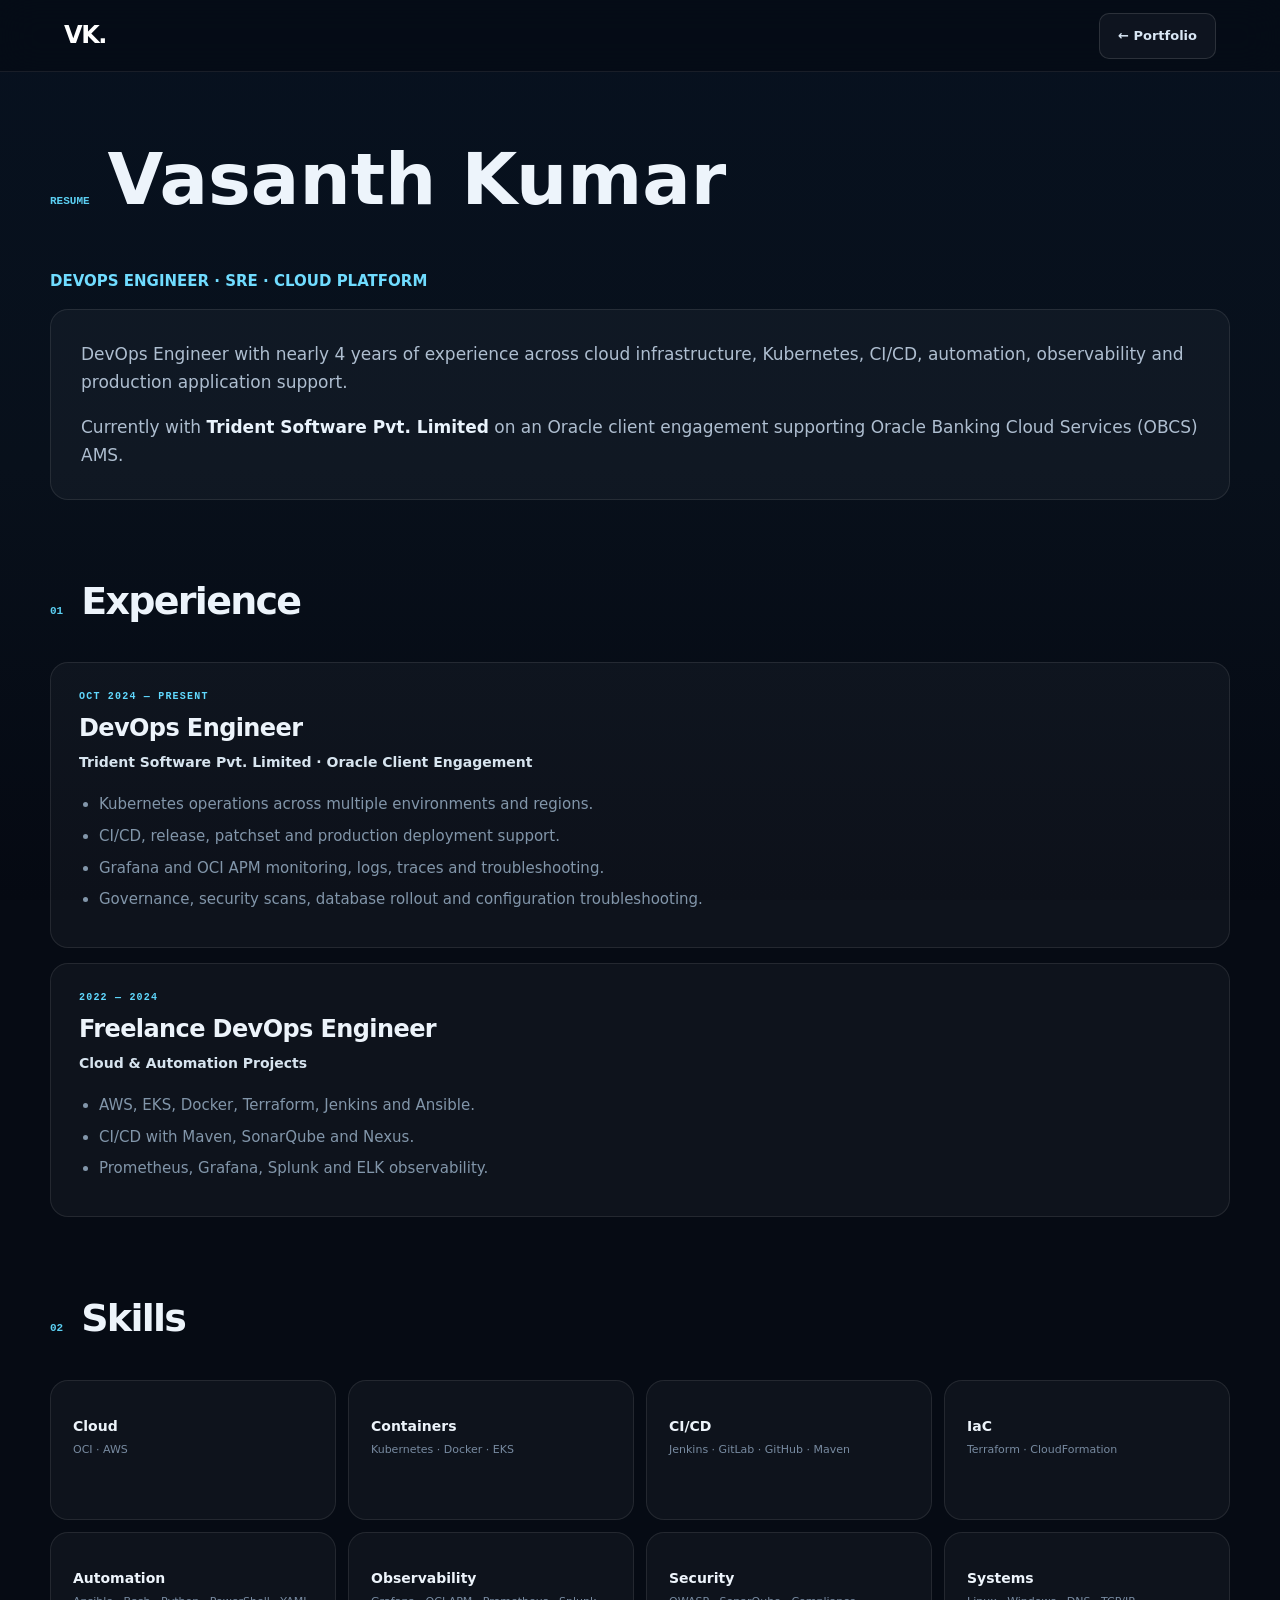
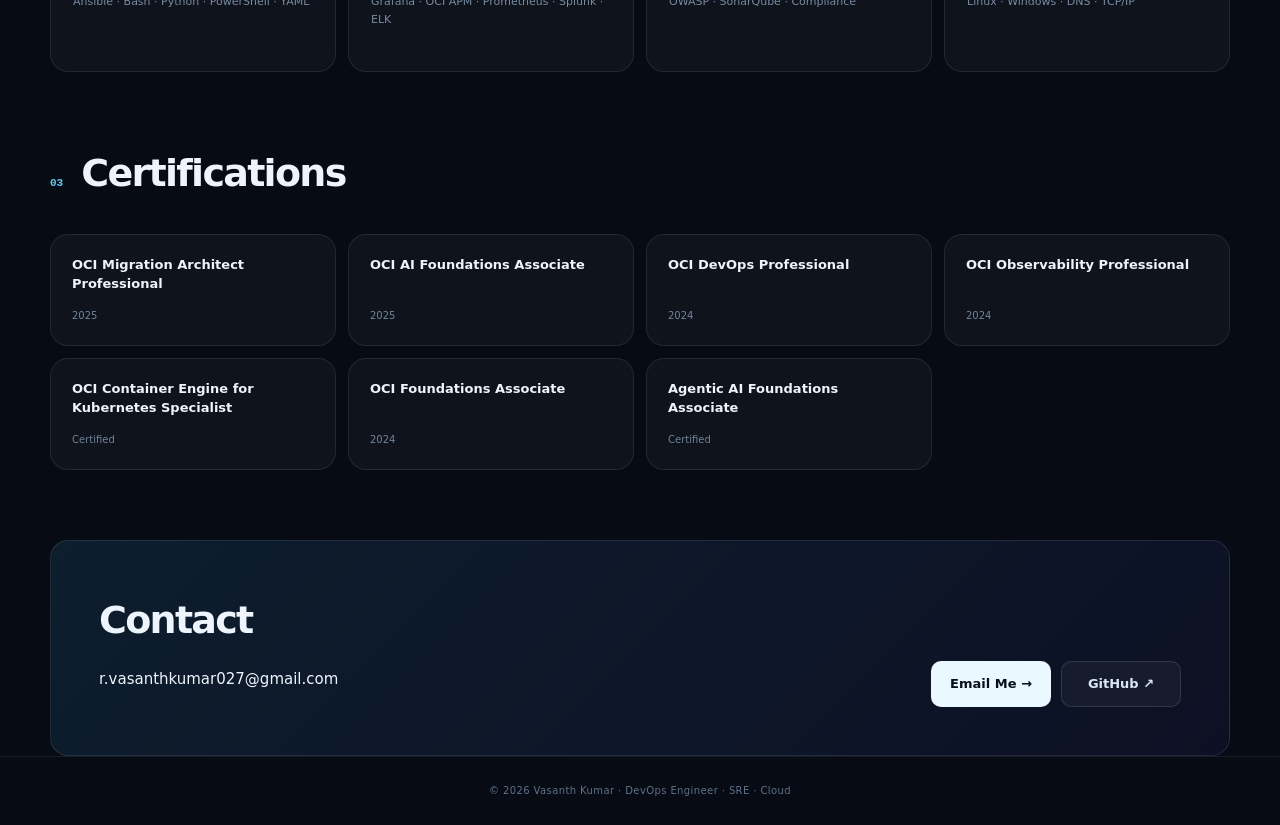
==== resume.html @ 203b85cf "Add browser-friendly resume page" ====
<!doctype html><html lang="en"><head><meta charset="utf-8"><meta name="viewport" content="width=device-width,initial-scale=1"><title>Vasanth Kumar | Resume</title><link rel="stylesheet" href="styles.css"></head><body><header class="site-header"><a class="brand" href="index.html">VK<span>.</span></a><a class="btn secondary" href="index.html">← Portfolio</a></header><main class="section" style="padding-top:120px"><div class="section-head"><span>RESUME</span><h1 style="font-size:clamp(40px,7vw,72px);margin:0">Vasanth Kumar</h1></div><p style="color:#70dcff;font-weight:700">DEVOPS ENGINEER · SRE · CLOUD PLATFORM</p><div class="lead-card"><p>DevOps Engineer with nearly 4 years of experience across cloud infrastructure, Kubernetes, CI/CD, automation, observability and production application support.</p><p>Currently with <strong>Trident Software Pvt. Limited</strong> on an Oracle client engagement supporting Oracle Banking Cloud Services (OBCS) AMS.</p></div><div class="section-head" style="margin-top:70px"><span>01</span><h2>Experience</h2></div><div class="timeline"><article><div class="date">OCT 2024 — PRESENT</div><h3>DevOps Engineer</h3><h4>Trident Software Pvt. Limited · Oracle Client Engagement</h4><ul><li>Kubernetes operations across multiple environments and regions.</li><li>CI/CD, release, patchset and production deployment support.</li><li>Grafana and OCI APM monitoring, logs, traces and troubleshooting.</li><li>Governance, security scans, database rollout and configuration troubleshooting.</li></ul></article><article><div class="date">2022 — 2024</div><h3>Freelance DevOps Engineer</h3><h4>Cloud & Automation Projects</h4><ul><li>AWS, EKS, Docker, Terraform, Jenkins and Ansible.</li><li>CI/CD with Maven, SonarQube and Nexus.</li><li>Prometheus, Grafana, Splunk and ELK observability.</li></ul></article></div><div class="section-head" style="margin-top:70px"><span>02</span><h2>Skills</h2></div><div class="skill-grid"><div><h3>Cloud</h3><p>OCI · AWS</p></div><div><h3>Containers</h3><p>Kubernetes · Docker · EKS</p></div><div><h3>CI/CD</h3><p>Jenkins · GitLab · GitHub · Maven</p></div><div><h3>IaC</h3><p>Terraform · CloudFormation</p></div><div><h3>Automation</h3><p>Ansible · Bash · Python · PowerShell · YAML</p></div><div><h3>Observability</h3><p>Grafana · OCI APM · Prometheus · Splunk · ELK</p></div><div><h3>Security</h3><p>OWASP · SonarQube · Compliance</p></div><div><h3>Systems</h3><p>Linux · Windows · DNS · TCP/IP</p></div></div><div class="section-head" style="margin-top:70px"><span>03</span><h2>Certifications</h2></div><div class="cert-grid"><div><b>OCI Migration Architect Professional</b><span>2025</span></div><div><b>OCI AI Foundations Associate</b><span>2025</span></div><div><b>OCI DevOps Professional</b><span>2024</span></div><div><b>OCI Observability Professional</b><span>2024</span></div><div><b>OCI Container Engine for Kubernetes Specialist</b><span>Certified</span></div><div><b>OCI Foundations Associate</b><span>2024</span></div><div><b>Agentic AI Foundations Associate</b><span>Certified</span></div></div><div class="contact-card" style="margin-top:70px"><div><h2>Contact</h2><p>r.vasanthkumar027@gmail.com</p></div><div class="contact-actions"><a class="btn primary" href="mailto:r.vasanthkumar027@gmail.com?subject=DevOps%20Opportunity%20-%20Vasanth%20Kumar">Email Me →</a><a class="btn secondary" href="https://github.com/Vasanth027" target="_blank">GitHub ↗</a></div></div></main><footer>© 2026 Vasanth Kumar · DevOps Engineer · SRE · Cloud</footer></body></html>
---- styles.css ----
*{box-sizing:border-box}html{scroll-behavior:smooth}body{margin:0;min-width:320px;background:#060b14;color:#edf4fb;font:15px/1.65 Inter,ui-sans-serif,system-ui,-apple-system,BlinkMacSystemFont,"Segoe UI",sans-serif;overflow-x:hidden}body:before{content:"";position:fixed;inset:0;z-index:-3;background:linear-gradient(180deg,#07111f 0%,#08101b 52%,#050912 100%)}.bg-orb{position:fixed;z-index:-2;width:42vw;height:42vw;border-radius:50%;filter:blur(80px);opacity:.18;pointer-events:none}.orb-one{top:-18vw;left:-12vw;background:#1686c9}.orb-two{right:-18vw;top:35%;background:#4d55d8}.site-header{position:fixed;top:0;left:0;right:0;z-index:50;height:72px;display:flex;align-items:center;justify-content:space-between;padding:0 clamp(20px,5vw,72px);background:rgba(6,11,20,.76);border-bottom:1px solid rgba(255,255,255,.08);backdrop-filter:blur(18px);-webkit-backdrop-filter:blur(18px)}.brand{color:#fff;text-decoration:none;font-size:24px;font-weight:900;letter-spacing:-.06em}.brand i{font-style:normal;color:#63dcff}.menu-btn{display:none;border:0;background:transparent;color:#fff;font-size:26px;cursor:pointer}nav{display:flex;align-items:center;gap:clamp(16px,2.4vw,32px)}nav a{color:#9aabc0;text-decoration:none;font-size:12px;font-weight:700;letter-spacing:.04em;transition:.2s}nav a:hover,nav a.active{color:#fff}.hero,.section{width:min(1180px,calc(100% - 40px));margin:auto}.hero{min-height:100svh;padding:150px 0 70px;display:grid;grid-template-columns:1.15fr .85fr;align-items:center;gap:60px;position:relative}.eyebrow{font-size:11px;font-weight:800;letter-spacing:.16em;color:#70dcff}.pulse{display:inline-block;width:7px;height:7px;border-radius:50%;background:#56e0a0;box-shadow:0 0 0 5px rgba(86,224,160,.12);margin-right:9px;vertical-align:1px}.hero h1{font-size:clamp(52px,7vw,94px);line-height:.95;letter-spacing:-.065em;margin:20px 0 26px}.hero h1 span,.contact h2 span{background:linear-gradient(90deg,#68e2ff,#8796ff);-webkit-background-clip:text;background-clip:text;color:transparent}.hero-copy>p{max-width:650px;color:#9caec2;font-size:18px;margin:0}.actions{display:flex;gap:12px;margin-top:30px;flex-wrap:wrap}.btn{display:inline-flex;align-items:center;justify-content:center;gap:14px;min-height:46px;padding:0 18px;border-radius:10px;text-decoration:none;font-size:13px;font-weight:800;transition:transform .2s,background .2s,border-color .2s}.btn:hover{transform:translateY(-2px)}.btn b{font-size:16px}.primary{background:#eaf8ff;color:#06101b}.primary:hover{background:#fff}.secondary{background:rgba(255,255,255,.04);border:1px solid rgba(255,255,255,.12);color:#d9e7f5}.secondary:hover{border-color:rgba(255,255,255,.28);background:rgba(255,255,255,.07)}.hero-panel{align-self:center}.status{font-size:10px;letter-spacing:.12em;color:#7e91a7;font-weight:800;margin:0 0 12px}.status span{display:inline-block;width:6px;height:6px;background:#5de0a0;border-radius:50%;margin-right:7px}.terminal{border:1px solid rgba(255,255,255,.1);border-radius:18px;background:rgba(12,21,34,.82);box-shadow:0 30px 100px rgba(0,0,0,.35);overflow:hidden}.terminal-top{height:42px;display:flex;align-items:center;gap:6px;padding:0 15px;border-bottom:1px solid rgba(255,255,255,.08);background:rgba(255,255,255,.025)}.terminal-top>span{width:8px;height:8px;border-radius:50%;background:#536274}.terminal-top label{margin-left:auto;color:#687b91;font:10px ui-monospace,monospace}.terminal-body{padding:24px;color:#9cafc3;font:12px/2 ui-monospace,SFMono-Regular,Menlo,monospace}.terminal-body p{margin:0}.terminal-body em{color:#65dcff;font-style:normal}.terminal-body .ok{color:#61dda4;padding-left:18px}.cursor{display:inline-block;width:7px;height:14px;background:#68ddff;vertical-align:-2px;animation:blink 1s infinite}.stats{grid-column:1/-1;display:grid;grid-template-columns:repeat(4,1fr);border-top:1px solid rgba(255,255,255,.1);border-bottom:1px solid rgba(255,255,255,.07);padding:22px 0}.stats div{display:flex;align-items:center;gap:14px;padding:0 24px;border-right:1px solid rgba(255,255,255,.08)}.stats div:first-child{padding-left:0}.stats div:last-child{border:0}.stats strong{font-size:22px;letter-spacing:-.04em}.stats span{color:#708299;font-size:10px;line-height:1.35;text-transform:uppercase;letter-spacing:.08em}.section{padding:105px 0 0}.section-head{display:flex;align-items:baseline;gap:18px;margin-bottom:30px}.section-head>span{color:#5bcff2;font:700 11px ui-monospace,monospace}.section h2{font-size:38px;letter-spacing:-.045em;margin:0}.about-grid{display:grid;grid-template-columns:1.35fr .65fr;gap:16px}.lead-card,.facts,.timeline article,.skill-grid>div,.cert-grid>div,.project-card,.contact-card{border:1px solid rgba(255,255,255,.09);background:rgba(255,255,255,.035);border-radius:18px}.lead-card{padding:30px;color:#aebed0;font-size:17px}.lead-card p{margin:0 0 17px}.lead-card p:last-child{margin:0}.lead-card strong{color:#eaf4fd}.facts{display:grid;grid-template-columns:1fr 1fr;padding:8px}.facts div{padding:20px;border-bottom:1px solid rgba(255,255,255,.07)}.facts div:nth-child(odd){border-right:1px solid rgba(255,255,255,.07)}.facts div:nth-last-child(-n+2){border-bottom:0}.facts small{display:block;color:#62758b;font-size:9px;letter-spacing:.14em;font-weight:800;margin-bottom:7px}.facts b{font-size:12px;color:#dce7f1}.timeline{display:grid;gap:15px}.timeline article{padding:28px}.date,.project-tag{font:800 10px ui-monospace,monospace;color:#60d9ff;letter-spacing:.12em}.timeline h3{font-size:24px;margin:7px 0 0;letter-spacing:-.025em}.timeline h4{font-size:14px;margin:2px 0;color:#d7e4ef}.timeline h4 span{color:#71849a;font-weight:500}.muted,.timeline li{color:#8296aa}.timeline ul{margin:18px 0 0;padding-left:20px}.timeline li{margin:7px 0}.skill-grid{display:grid;grid-template-columns:repeat(4,1fr);gap:12px}.skill-grid>div{padding:22px;min-height:140px;transition:.25s}.skill-grid>div:hover,.cert-grid>div:hover{transform:translateY(-3px);border-color:rgba(102,218,255,.28);background:rgba(255,255,255,.055)}.skill-grid span{color:#68dfff;font-size:19px}.skill-grid h3{font-size:14px;margin:12px 0 3px}.skill-grid p{font-size:11px;color:#788ba1;margin:0}.cert-grid{display:grid;grid-template-columns:repeat(4,1fr);gap:12px}.cert-grid>div{padding:21px;min-height:112px;display:flex;flex-direction:column;justify-content:space-between;transition:.25s}.cert-grid b{font-size:13px;line-height:1.4}.cert-grid span{color:#70849a;font-size:10px}.project-card{padding:34px;background:linear-gradient(135deg,rgba(18,54,75,.72),rgba(25,28,66,.65));position:relative;overflow:hidden}.project-card:after{content:"RG";position:absolute;right:35px;top:24px;font-size:110px;font-weight:900;letter-spacing:-.12em;color:rgba(255,255,255,.035)}.project-card h3{font-size:32px;margin:10px 0}.project-card p{max-width:760px;color:#a5b7c9}.project-stack{display:flex;flex-wrap:wrap;gap:7px;margin:20px 0}.project-stack span{padding:6px 10px;border:1px solid rgba(255,255,255,.1);border-radius:100px;color:#9eb1c4;font-size:10px}.project-card>a{color:#65ddff;text-decoration:none;font-size:12px;font-weight:800;position:relative;z-index:2}.contact{padding-bottom:90px}.contact-card{padding:48px;display:flex;justify-content:space-between;align-items:end;gap:30px;background:linear-gradient(135deg,rgba(15,34,50,.85),rgba(15,18,39,.85))}.contact h2{font-size:clamp(38px,5vw,64px);line-height:1;margin:13px 0}.contact p{color:#899caf;margin:0}.contact-actions{display:flex;gap:10px;flex-wrap:wrap}.contact-actions .btn{min-width:120px}footer{border-top:1px solid rgba(255,255,255,.08);padding:26px 20px;text-align:center;color:#5f7288;font-size:10px;letter-spacing:.04em}footer span{color:#334355;margin:0 6px}.reveal{opacity:1;transform:none}.js .reveal{opacity:0;transform:translateY(18px);transition:opacity .7s ease,transform .7s ease}.js .reveal.show{opacity:1;transform:none}@keyframes blink{50%{opacity:0}}@media(max-width:900px){.hero{grid-template-columns:1fr;gap:45px;padding-top:125px}.hero-panel{max-width:680px;width:100%}.stats{grid-template-columns:repeat(2,1fr);gap:18px}.stats div{border-right:0;padding:8px 15px}.stats div:first-child{padding-left:0}.skill-grid,.cert-grid{grid-template-columns:repeat(2,1fr)}.about-grid{grid-template-columns:1fr}.contact-card{align-items:flex-start;flex-direction:column}}@media(max-width:680px){.site-header{height:64px;padding:0 18px}.menu-btn{display:block}nav{position:absolute;top:64px;left:12px;right:12px;display:none;flex-direction:column;align-items:stretch;gap:0;padding:8px;border:1px solid rgba(255,255,255,.1);border-radius:14px;background:rgba(7,13,23,.97);box-shadow:0 20px 50px rgba(0,0,0,.4)}nav.open{display:flex}nav a{padding:13px 14px;border-radius:9px}nav a:hover{background:rgba(255,255,255,.05)}.hero,.section{width:min(100% - 28px,1180px)}.hero{padding-top:108px;min-height:auto}.hero h1{font-size:clamp(45px,14vw,66px)}.hero-copy>p{font-size:15px}.terminal-body{padding:18px;font-size:10px}.stats{margin-top:5px;grid-template-columns:1fr 1fr}.stats div{padding:7px 10px}.stats strong{font-size:18px}.stats span{font-size:8px}.section{padding-top:75px}.section h2{font-size:30px}.lead-card{padding:23px;font-size:15px}.facts{grid-template-columns:1fr}.facts div,.facts div:nth-child(odd),.facts div:nth-last-child(-n+2){border-right:0;border-bottom:1px solid rgba(255,255,255,.07)}.facts div:last-child{border-bottom:0}.skill-grid,.cert-grid{grid-template-columns:1fr}.skill-grid>div{min-height:0;padding:18px}.cert-grid>div{min-height:92px}.project-card{padding:25px}.project-card:after{font-size:80px;right:18px}.contact-card{padding:28px}.contact{padding-bottom:60px}.actions,.contact-actions{width:100%}.actions .btn,.contact-actions .btn{flex:1}.bg-orb{width:70vw;height:70vw}}@media(prefers-reduced-motion:reduce){html{scroll-behavior:auto}.js .reveal{transition:none}.cursor{animation:none}}
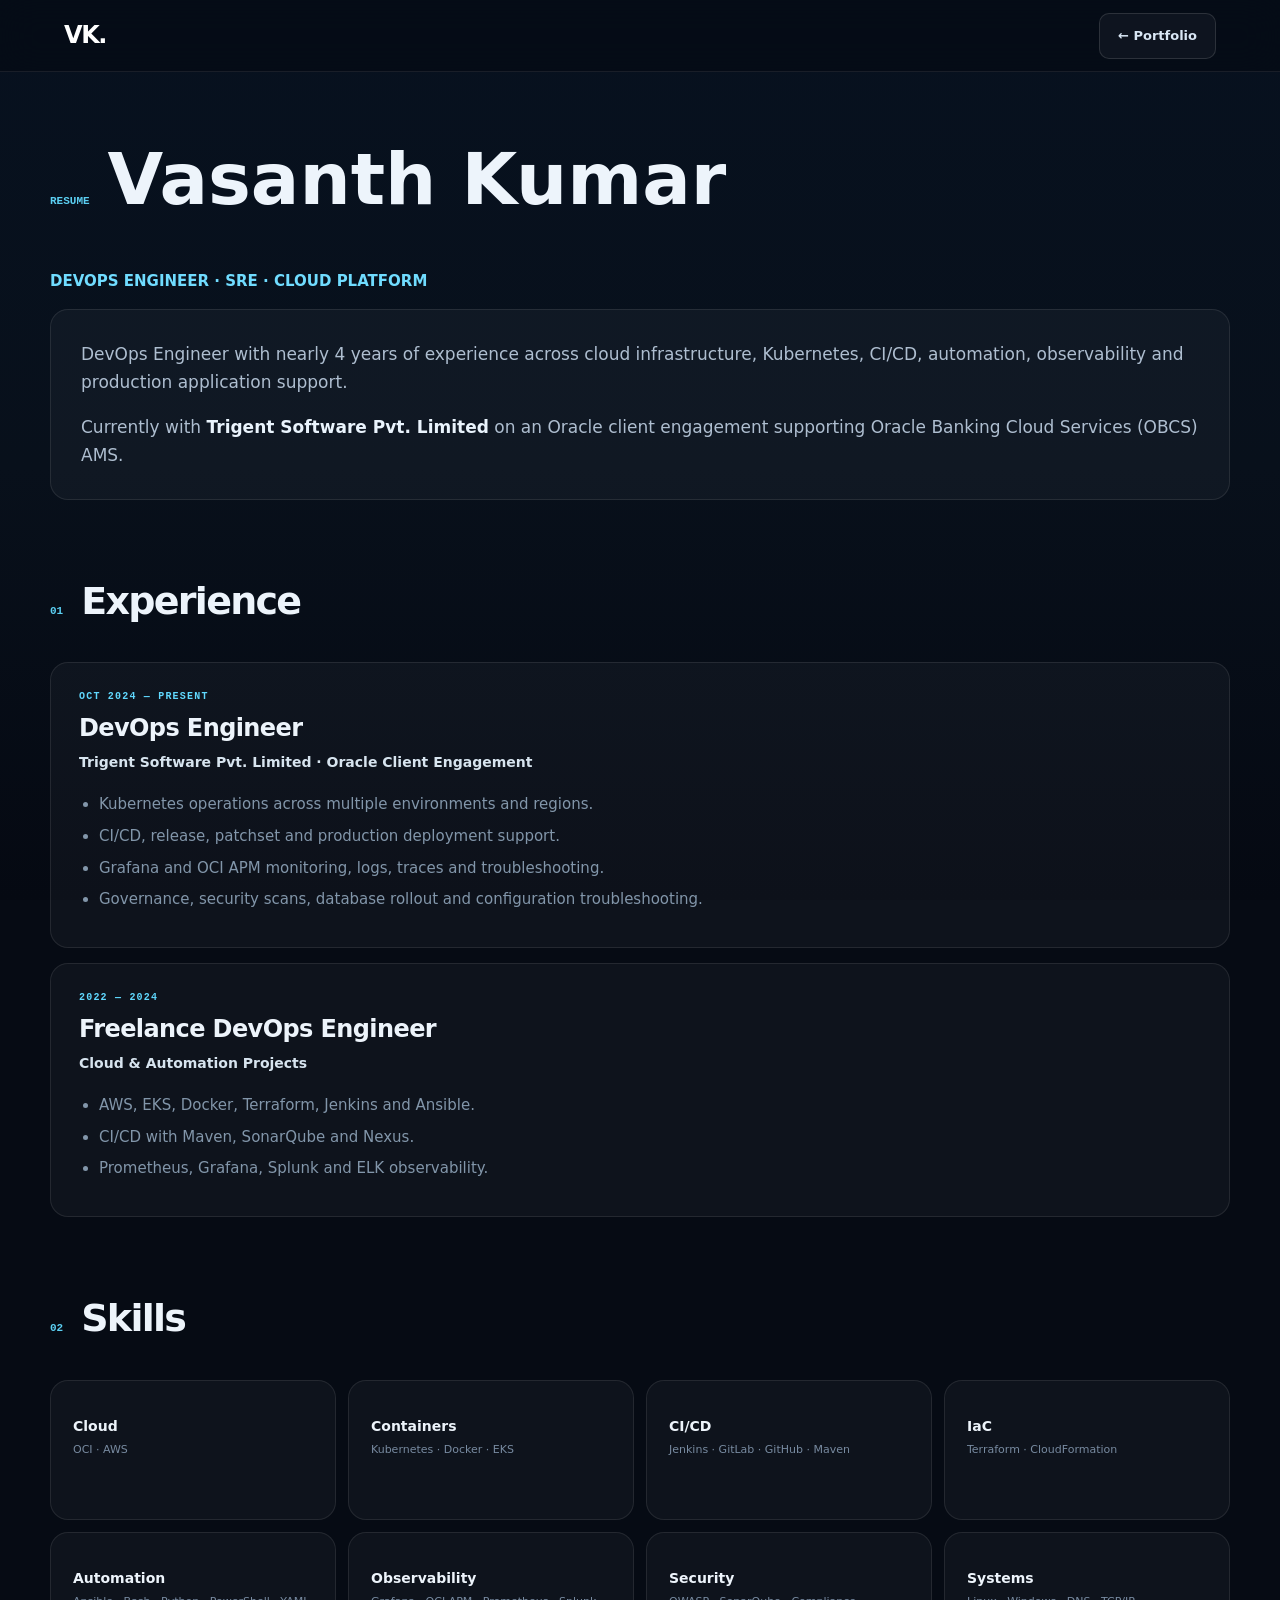
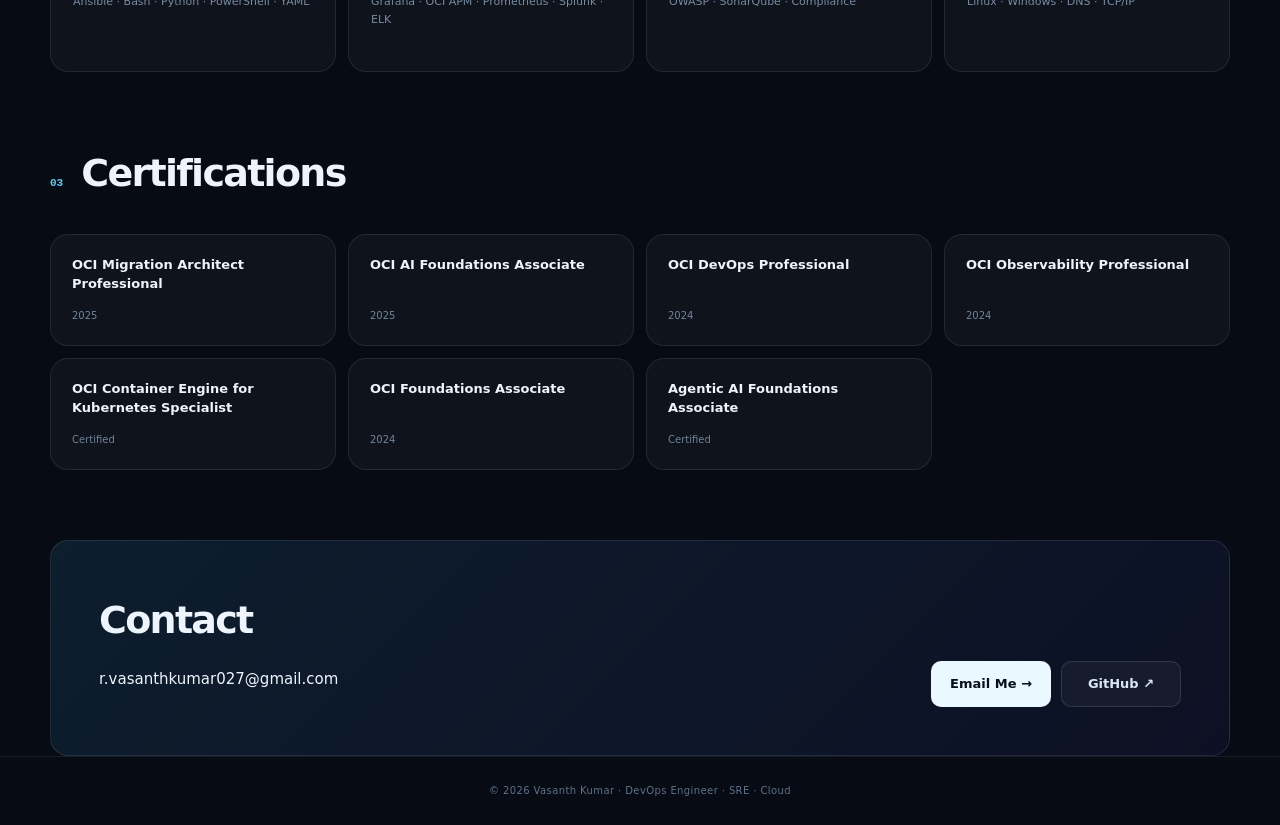
==== commit 19b3b5d2: "fix: correct employer name to Trigent" ====
--- a/resume.html
+++ b/resume.html
@@ -1 +1 @@
-<!doctype html><html lang="en"><head><meta charset="utf-8"><meta name="viewport" content="width=device-width,initial-scale=1"><title>Vasanth Kumar | Resume</title><link rel="stylesheet" href="styles.css"></head><body><header class="site-header"><a class="brand" href="index.html">VK<span>.</span></a><a class="btn secondary" href="index.html">← Portfolio</a></header><main class="section" style="padding-top:120px"><div class="section-head"><span>RESUME</span><h1 style="font-size:clamp(40px,7vw,72px);margin:0">Vasanth Kumar</h1></div><p style="color:#70dcff;font-weight:700">DEVOPS ENGINEER · SRE · CLOUD PLATFORM</p><div class="lead-card"><p>DevOps Engineer with nearly 4 years of experience across cloud infrastructure, Kubernetes, CI/CD, automation, observability and production application support.</p><p>Currently with <strong>Trident Software Pvt. Limited</strong> on an Oracle client engagement supporting Oracle Banking Cloud Services (OBCS) AMS.</p></div><div class="section-head" style="margin-top:70px"><span>01</span><h2>Experience</h2></div><div class="timeline"><article><div class="date">OCT 2024 — PRESENT</div><h3>DevOps Engineer</h3><h4>Trident Software Pvt. Limited · Oracle Client Engagement</h4><ul><li>Kubernetes operations across multiple environments and regions.</li><li>CI/CD, release, patchset and production deployment support.</li><li>Grafana and OCI APM monitoring, logs, traces and troubleshooting.</li><li>Governance, security scans, database rollout and configuration troubleshooting.</li></ul></article><article><div class="date">2022 — 2024</div><h3>Freelance DevOps Engineer</h3><h4>Cloud & Automation Projects</h4><ul><li>AWS, EKS, Docker, Terraform, Jenkins and Ansible.</li><li>CI/CD with Maven, SonarQube and Nexus.</li><li>Prometheus, Grafana, Splunk and ELK observability.</li></ul></article></div><div class="section-head" style="margin-top:70px"><span>02</span><h2>Skills</h2></div><div class="skill-grid"><div><h3>Cloud</h3><p>OCI · AWS</p></div><div><h3>Containers</h3><p>Kubernetes · Docker · EKS</p></div><div><h3>CI/CD</h3><p>Jenkins · GitLab · GitHub · Maven</p></div><div><h3>IaC</h3><p>Terraform · CloudFormation</p></div><div><h3>Automation</h3><p>Ansible · Bash · Python · PowerShell · YAML</p></div><div><h3>Observability</h3><p>Grafana · OCI APM · Prometheus · Splunk · ELK</p></div><div><h3>Security</h3><p>OWASP · SonarQube · Compliance</p></div><div><h3>Systems</h3><p>Linux · Windows · DNS · TCP/IP</p></div></div><div class="section-head" style="margin-top:70px"><span>03</span><h2>Certifications</h2></div><div class="cert-grid"><div><b>OCI Migration Architect Professional</b><span>2025</span></div><div><b>OCI AI Foundations Associate</b><span>2025</span></div><div><b>OCI DevOps Professional</b><span>2024</span></div><div><b>OCI Observability Professional</b><span>2024</span></div><div><b>OCI Container Engine for Kubernetes Specialist</b><span>Certified</span></div><div><b>OCI Foundations Associate</b><span>2024</span></div><div><b>Agentic AI Foundations Associate</b><span>Certified</span></div></div><div class="contact-card" style="margin-top:70px"><div><h2>Contact</h2><p>r.vasanthkumar027@gmail.com</p></div><div class="contact-actions"><a class="btn primary" href="mailto:r.vasanthkumar027@gmail.com?subject=DevOps%20Opportunity%20-%20Vasanth%20Kumar">Email Me →</a><a class="btn secondary" href="https://github.com/Vasanth027" target="_blank">GitHub ↗</a></div></div></main><footer>© 2026 Vasanth Kumar · DevOps Engineer · SRE · Cloud</footer></body></html>+<!doctype html><html lang="en"><head><meta charset="utf-8"><meta name="viewport" content="width=device-width,initial-scale=1"><title>Vasanth Kumar | Resume</title><link rel="stylesheet" href="styles.css"></head><body><header class="site-header"><a class="brand" href="index.html">VK<span>.</span></a><a class="btn secondary" href="index.html">← Portfolio</a></header><main class="section" style="padding-top:120px"><div class="section-head"><span>RESUME</span><h1 style="font-size:clamp(40px,7vw,72px);margin:0">Vasanth Kumar</h1></div><p style="color:#70dcff;font-weight:700">DEVOPS ENGINEER · SRE · CLOUD PLATFORM</p><div class="lead-card"><p>DevOps Engineer with nearly 4 years of experience across cloud infrastructure, Kubernetes, CI/CD, automation, observability and production application support.</p><p>Currently with <strong>Trigent Software Pvt. Limited</strong> on an Oracle client engagement supporting Oracle Banking Cloud Services (OBCS) AMS.</p></div><div class="section-head" style="margin-top:70px"><span>01</span><h2>Experience</h2></div><div class="timeline"><article><div class="date">OCT 2024 — PRESENT</div><h3>DevOps Engineer</h3><h4>Trigent Software Pvt. Limited · Oracle Client Engagement</h4><ul><li>Kubernetes operations across multiple environments and regions.</li><li>CI/CD, release, patchset and production deployment support.</li><li>Grafana and OCI APM monitoring, logs, traces and troubleshooting.</li><li>Governance, security scans, database rollout and configuration troubleshooting.</li></ul></article><article><div class="date">2022 — 2024</div><h3>Freelance DevOps Engineer</h3><h4>Cloud & Automation Projects</h4><ul><li>AWS, EKS, Docker, Terraform, Jenkins and Ansible.</li><li>CI/CD with Maven, SonarQube and Nexus.</li><li>Prometheus, Grafana, Splunk and ELK observability.</li></ul></article></div><div class="section-head" style="margin-top:70px"><span>02</span><h2>Skills</h2></div><div class="skill-grid"><div><h3>Cloud</h3><p>OCI · AWS</p></div><div><h3>Containers</h3><p>Kubernetes · Docker · EKS</p></div><div><h3>CI/CD</h3><p>Jenkins · GitLab · GitHub · Maven</p></div><div><h3>IaC</h3><p>Terraform · CloudFormation</p></div><div><h3>Automation</h3><p>Ansible · Bash · Python · PowerShell · YAML</p></div><div><h3>Observability</h3><p>Grafana · OCI APM · Prometheus · Splunk · ELK</p></div><div><h3>Security</h3><p>OWASP · SonarQube · Compliance</p></div><div><h3>Systems</h3><p>Linux · Windows · DNS · TCP/IP</p></div></div><div class="section-head" style="margin-top:70px"><span>03</span><h2>Certifications</h2></div><div class="cert-grid"><div><b>OCI Migration Architect Professional</b><span>2025</span></div><div><b>OCI AI Foundations Associate</b><span>2025</span></div><div><b>OCI DevOps Professional</b><span>2024</span></div><div><b>OCI Observability Professional</b><span>2024</span></div><div><b>OCI Container Engine for Kubernetes Specialist</b><span>Certified</span></div><div><b>OCI Foundations Associate</b><span>2024</span></div><div><b>Agentic AI Foundations Associate</b><span>Certified</span></div></div><div class="contact-card" style="margin-top:70px"><div><h2>Contact</h2><p>r.vasanthkumar027@gmail.com</p></div><div class="contact-actions"><a class="btn primary" href="mailto:r.vasanthkumar027@gmail.com?subject=DevOps%20Opportunity%20-%20Vasanth%20Kumar">Email Me →</a><a class="btn secondary" href="https://github.com/Vasanth027" target="_blank">GitHub ↗</a></div></div></main><footer>© 2026 Vasanth Kumar · DevOps Engineer · SRE · Cloud</footer></body></html>
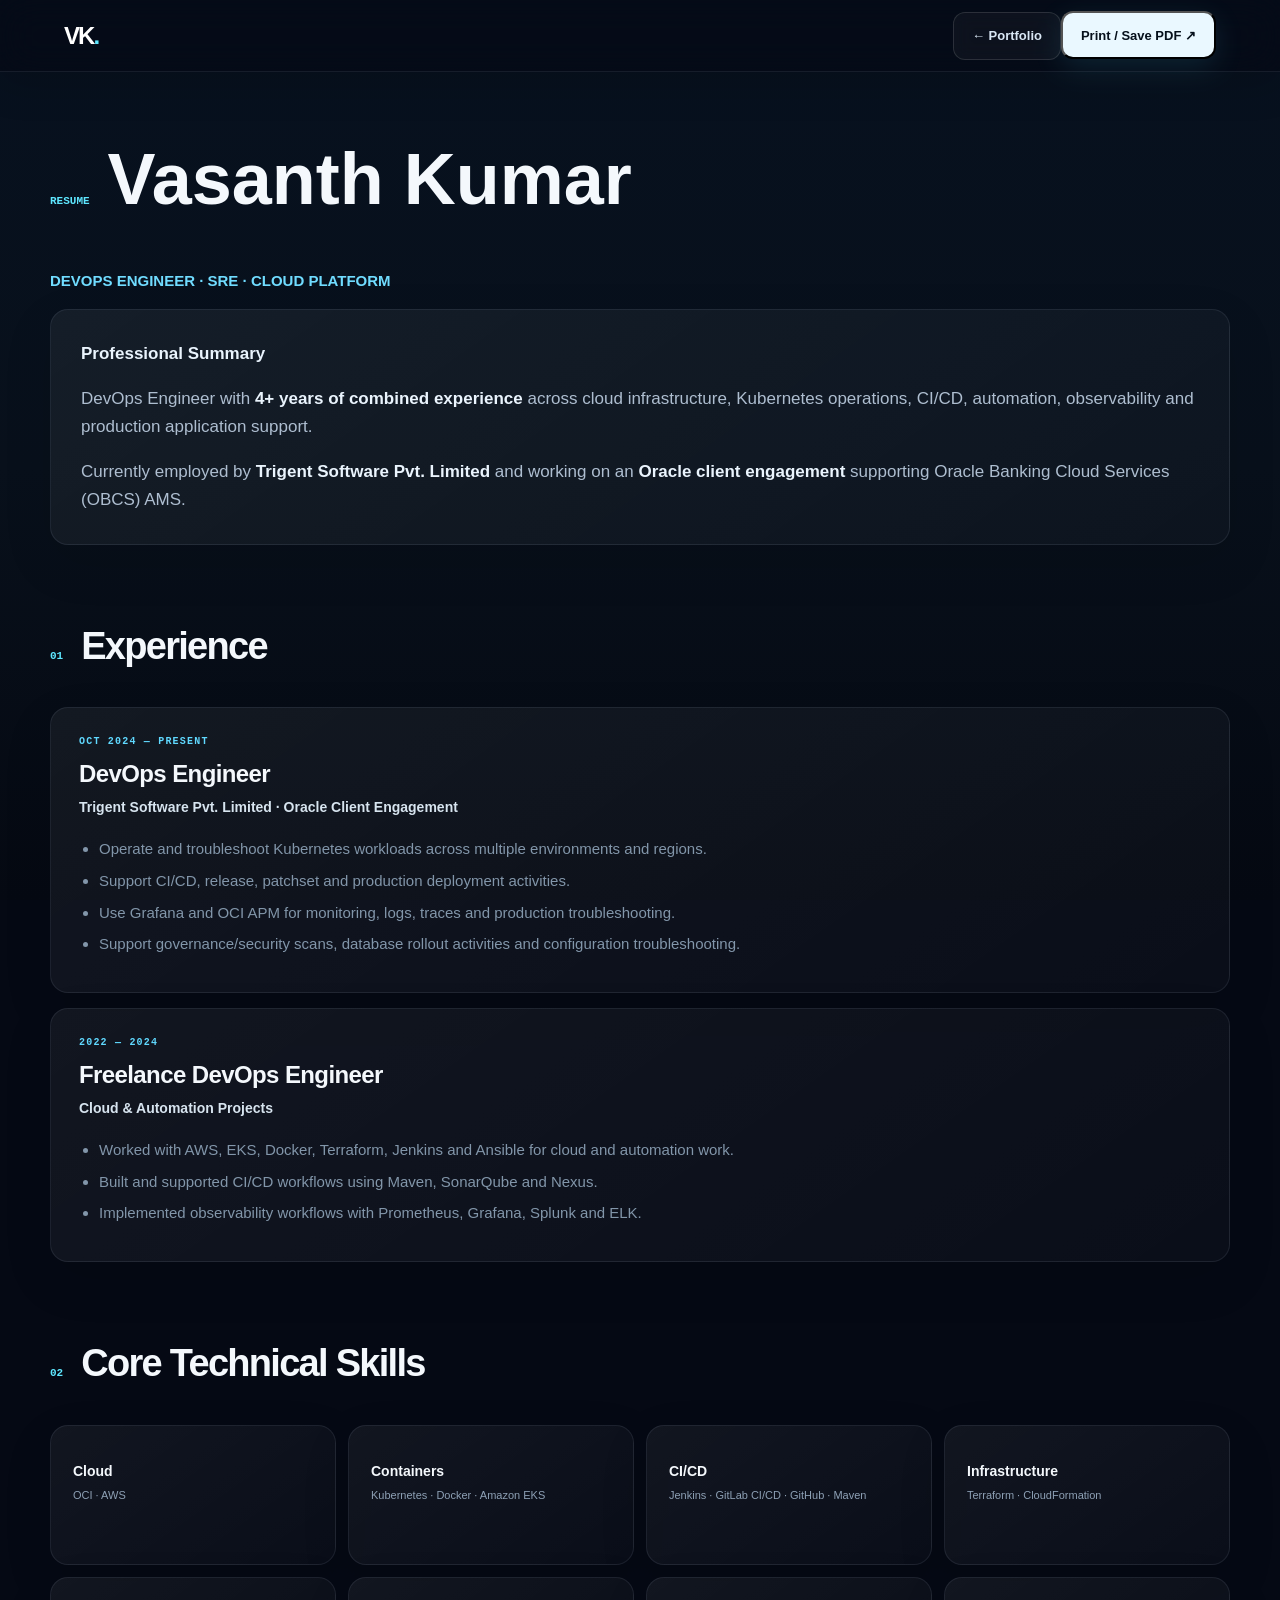
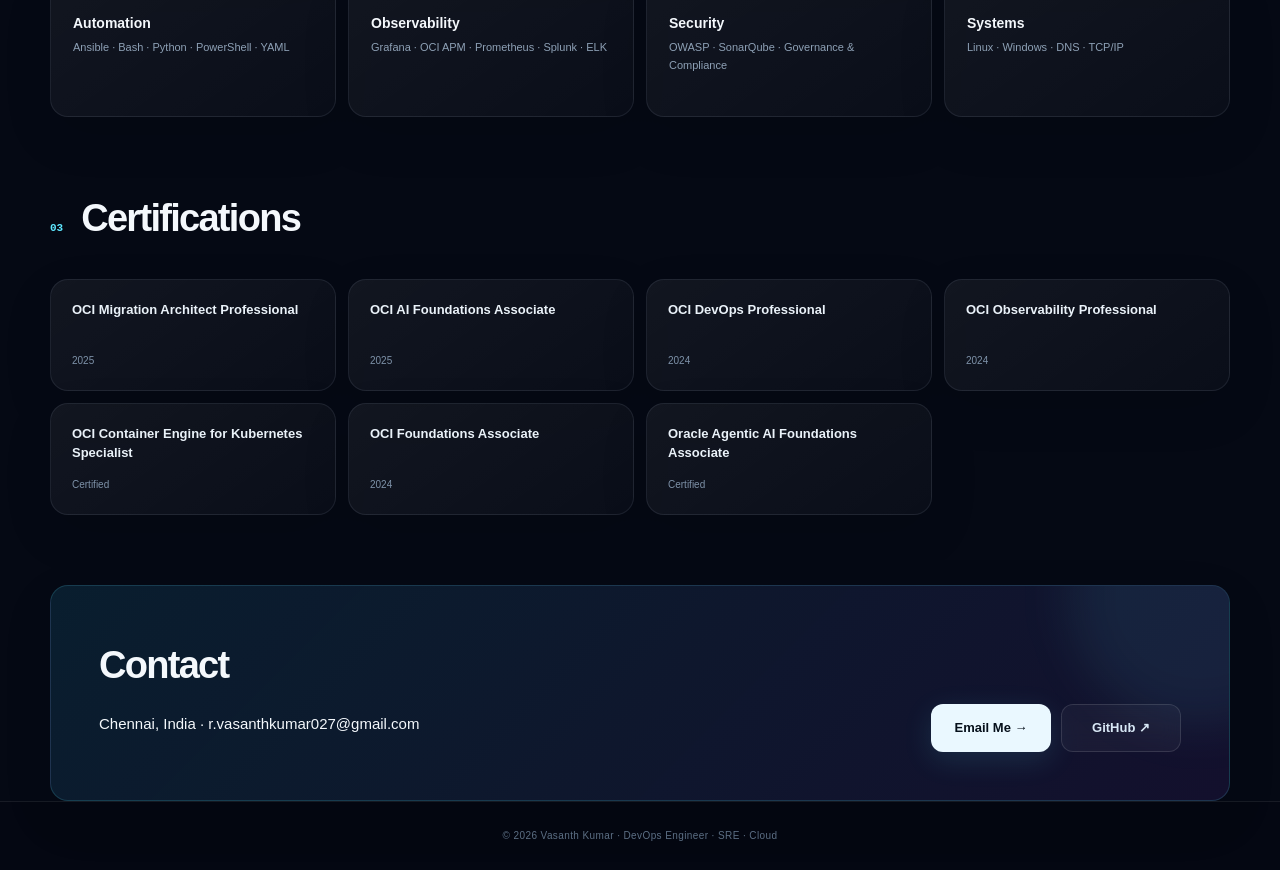
==== commit 97bfa5e8: "Improve recruiter-ready resume page and PDF print support" ====
--- a/resume.html
+++ b/resume.html
@@ -1 +1 @@
-<!doctype html><html lang="en"><head><meta charset="utf-8"><meta name="viewport" content="width=device-width,initial-scale=1"><title>Vasanth Kumar | Resume</title><link rel="stylesheet" href="styles.css"></head><body><header class="site-header"><a class="brand" href="index.html">VK<span>.</span></a><a class="btn secondary" href="index.html">← Portfolio</a></header><main class="section" style="padding-top:120px"><div class="section-head"><span>RESUME</span><h1 style="font-size:clamp(40px,7vw,72px);margin:0">Vasanth Kumar</h1></div><p style="color:#70dcff;font-weight:700">DEVOPS ENGINEER · SRE · CLOUD PLATFORM</p><div class="lead-card"><p>DevOps Engineer with nearly 4 years of experience across cloud infrastructure, Kubernetes, CI/CD, automation, observability and production application support.</p><p>Currently with <strong>Trigent Software Pvt. Limited</strong> on an Oracle client engagement supporting Oracle Banking Cloud Services (OBCS) AMS.</p></div><div class="section-head" style="margin-top:70px"><span>01</span><h2>Experience</h2></div><div class="timeline"><article><div class="date">OCT 2024 — PRESENT</div><h3>DevOps Engineer</h3><h4>Trigent Software Pvt. Limited · Oracle Client Engagement</h4><ul><li>Kubernetes operations across multiple environments and regions.</li><li>CI/CD, release, patchset and production deployment support.</li><li>Grafana and OCI APM monitoring, logs, traces and troubleshooting.</li><li>Governance, security scans, database rollout and configuration troubleshooting.</li></ul></article><article><div class="date">2022 — 2024</div><h3>Freelance DevOps Engineer</h3><h4>Cloud & Automation Projects</h4><ul><li>AWS, EKS, Docker, Terraform, Jenkins and Ansible.</li><li>CI/CD with Maven, SonarQube and Nexus.</li><li>Prometheus, Grafana, Splunk and ELK observability.</li></ul></article></div><div class="section-head" style="margin-top:70px"><span>02</span><h2>Skills</h2></div><div class="skill-grid"><div><h3>Cloud</h3><p>OCI · AWS</p></div><div><h3>Containers</h3><p>Kubernetes · Docker · EKS</p></div><div><h3>CI/CD</h3><p>Jenkins · GitLab · GitHub · Maven</p></div><div><h3>IaC</h3><p>Terraform · CloudFormation</p></div><div><h3>Automation</h3><p>Ansible · Bash · Python · PowerShell · YAML</p></div><div><h3>Observability</h3><p>Grafana · OCI APM · Prometheus · Splunk · ELK</p></div><div><h3>Security</h3><p>OWASP · SonarQube · Compliance</p></div><div><h3>Systems</h3><p>Linux · Windows · DNS · TCP/IP</p></div></div><div class="section-head" style="margin-top:70px"><span>03</span><h2>Certifications</h2></div><div class="cert-grid"><div><b>OCI Migration Architect Professional</b><span>2025</span></div><div><b>OCI AI Foundations Associate</b><span>2025</span></div><div><b>OCI DevOps Professional</b><span>2024</span></div><div><b>OCI Observability Professional</b><span>2024</span></div><div><b>OCI Container Engine for Kubernetes Specialist</b><span>Certified</span></div><div><b>OCI Foundations Associate</b><span>2024</span></div><div><b>Agentic AI Foundations Associate</b><span>Certified</span></div></div><div class="contact-card" style="margin-top:70px"><div><h2>Contact</h2><p>r.vasanthkumar027@gmail.com</p></div><div class="contact-actions"><a class="btn primary" href="mailto:r.vasanthkumar027@gmail.com?subject=DevOps%20Opportunity%20-%20Vasanth%20Kumar">Email Me →</a><a class="btn secondary" href="https://github.com/Vasanth027" target="_blank">GitHub ↗</a></div></div></main><footer>© 2026 Vasanth Kumar · DevOps Engineer · SRE · Cloud</footer></body></html>+<!doctype html><html lang="en"><head><meta charset="utf-8"><meta name="viewport" content="width=device-width,initial-scale=1"><meta name="description" content="Vasanth Kumar resume — DevOps Engineer, SRE, Cloud Platform"><title>Vasanth Kumar | Resume</title><link rel="stylesheet" href="styles.css"><link rel="stylesheet" href="premium.css"><style>@media print{.site-header,.print-actions,footer{display:none!important}body{background:#fff!important;color:#111!important}.section{padding-top:24px!important}.lead-card,.timeline article,.skill-grid>div,.cert-grid>div{background:#fff!important;color:#111!important;box-shadow:none!important;border-color:#ddd!important}.lead-card p,.timeline li,.skill-grid p{color:#333!important}h1,h2,h3,h4,b,strong{color:#111!important}.section-head>span,.date{color:#1261a0!important}}</style></head><body><header class="site-header"><a class="brand" href="index.html">VK<span>.</span></a><div class="print-actions"><a class="btn secondary" href="index.html">← Portfolio</a><button class="btn primary" onclick="window.print()">Print / Save PDF ↗</button></div></header><main class="section" style="padding-top:120px"><div class="section-head"><span>RESUME</span><h1 style="font-size:clamp(40px,7vw,72px);margin:0">Vasanth Kumar</h1></div><p style="color:#70dcff;font-weight:700">DEVOPS ENGINEER · SRE · CLOUD PLATFORM</p><div class="lead-card"><p><strong>Professional Summary</strong></p><p>DevOps Engineer with <strong>4+ years of combined experience</strong> across cloud infrastructure, Kubernetes operations, CI/CD, automation, observability and production application support.</p><p>Currently employed by <strong>Trigent Software Pvt. Limited</strong> and working on an <strong>Oracle client engagement</strong> supporting Oracle Banking Cloud Services (OBCS) AMS.</p></div><div class="section-head" style="margin-top:70px"><span>01</span><h2>Experience</h2></div><div class="timeline"><article><div class="date">OCT 2024 — PRESENT</div><h3>DevOps Engineer</h3><h4>Trigent Software Pvt. Limited · Oracle Client Engagement</h4><ul><li>Operate and troubleshoot Kubernetes workloads across multiple environments and regions.</li><li>Support CI/CD, release, patchset and production deployment activities.</li><li>Use Grafana and OCI APM for monitoring, logs, traces and production troubleshooting.</li><li>Support governance/security scans, database rollout activities and configuration troubleshooting.</li></ul></article><article><div class="date">2022 — 2024</div><h3>Freelance DevOps Engineer</h3><h4>Cloud & Automation Projects</h4><ul><li>Worked with AWS, EKS, Docker, Terraform, Jenkins and Ansible for cloud and automation work.</li><li>Built and supported CI/CD workflows using Maven, SonarQube and Nexus.</li><li>Implemented observability workflows with Prometheus, Grafana, Splunk and ELK.</li></ul></article></div><div class="section-head" style="margin-top:70px"><span>02</span><h2>Core Technical Skills</h2></div><div class="skill-grid"><div><h3>Cloud</h3><p>OCI · AWS</p></div><div><h3>Containers</h3><p>Kubernetes · Docker · Amazon EKS</p></div><div><h3>CI/CD</h3><p>Jenkins · GitLab CI/CD · GitHub · Maven</p></div><div><h3>Infrastructure</h3><p>Terraform · CloudFormation</p></div><div><h3>Automation</h3><p>Ansible · Bash · Python · PowerShell · YAML</p></div><div><h3>Observability</h3><p>Grafana · OCI APM · Prometheus · Splunk · ELK</p></div><div><h3>Security</h3><p>OWASP · SonarQube · Governance & Compliance</p></div><div><h3>Systems</h3><p>Linux · Windows · DNS · TCP/IP</p></div></div><div class="section-head" style="margin-top:70px"><span>03</span><h2>Certifications</h2></div><div class="cert-grid"><div><b>OCI Migration Architect Professional</b><span>2025</span></div><div><b>OCI AI Foundations Associate</b><span>2025</span></div><div><b>OCI DevOps Professional</b><span>2024</span></div><div><b>OCI Observability Professional</b><span>2024</span></div><div><b>OCI Container Engine for Kubernetes Specialist</b><span>Certified</span></div><div><b>OCI Foundations Associate</b><span>2024</span></div><div><b>Oracle Agentic AI Foundations Associate</b><span>Certified</span></div></div><div class="contact-card" style="margin-top:70px"><div><h2>Contact</h2><p>Chennai, India · r.vasanthkumar027@gmail.com</p></div><div class="contact-actions"><a class="btn primary" href="mailto:r.vasanthkumar027@gmail.com?subject=DevOps%20Opportunity%20-%20Vasanth%20Kumar">Email Me →</a><a class="btn secondary" href="https://github.com/Vasanth027" target="_blank" rel="noopener">GitHub ↗</a></div></div></main><footer>© 2026 Vasanth Kumar · DevOps Engineer · SRE · Cloud</footer></body></html>
--- a/premium.css
+++ b/premium.css
@@ -0,0 +1,32 @@
+/* Premium recruiter-focused layer */
+:root{--navy:#050914;--navy2:#091426;--cyan:#5ee7ff;--blue:#5b8cff;--violet:#9b7cff;--green:#54e6a5;--text:#f4f8fc;--muted:#91a3b8}
+body{font-family:Inter,"Segoe UI",Roboto,Arial,sans-serif;background:var(--navy);color:var(--text)}
+body:after{content:"";position:fixed;inset:0;z-index:-4;pointer-events:none;background:radial-gradient(circle at 15% 15%,rgba(33,150,243,.13),transparent 28%),radial-gradient(circle at 85% 30%,rgba(139,92,246,.12),transparent 30%),radial-gradient(circle at 50% 100%,rgba(16,185,129,.07),transparent 30%)}
+.bg{position:fixed;inset:0;z-index:-2;overflow:hidden;pointer-events:none;opacity:.9}
+.bg span{position:absolute;display:block;border-radius:50%;filter:blur(70px);will-change:transform}
+.bg span:nth-child(1){width:34vw;height:34vw;left:-10vw;top:-12vw;background:rgba(14,165,233,.22);animation:floatOne 18s ease-in-out infinite alternate}
+.bg span:nth-child(2){width:30vw;height:30vw;right:-9vw;top:28%;background:rgba(124,58,237,.20);animation:floatTwo 22s ease-in-out infinite alternate}
+.bg span:nth-child(3){width:25vw;height:25vw;left:35%;bottom:-12vw;background:rgba(16,185,129,.13);animation:floatThree 20s ease-in-out infinite alternate}
+.site-header{background:rgba(5,9,20,.70);border-bottom:1px solid rgba(148,163,184,.12);box-shadow:0 10px 40px rgba(0,0,0,.18)}
+.brand{letter-spacing:-.08em}.brand span{color:var(--cyan)}
+nav a{transition:color .25s ease,transform .25s ease}nav a:hover,nav a.active{color:var(--cyan);transform:translateY(-1px)}
+.hero{isolation:isolate}.hero:before{content:"";position:absolute;inset:10% -8% 5%;z-index:-1;border:1px solid rgba(94,231,255,.06);border-radius:40px;background:linear-gradient(135deg,rgba(94,231,255,.025),rgba(155,124,255,.02));pointer-events:none}
+.hero h1{font-weight:850;text-wrap:balance}.hero h1 span{background:linear-gradient(100deg,var(--cyan),#7c9cff 55%,var(--violet));background-size:200% auto;animation:gradientShift 7s ease infinite}
+.eyebrow{color:var(--cyan)}
+.btn{border-radius:12px;min-height:48px}.primary{box-shadow:0 8px 30px rgba(94,231,255,.12)}.secondary{backdrop-filter:blur(10px)}
+.terminal{background:linear-gradient(145deg,rgba(9,20,38,.94),rgba(8,14,27,.86));border-color:rgba(94,231,255,.12);box-shadow:0 30px 90px rgba(0,0,0,.42),inset 0 1px 0 rgba(255,255,255,.03)}
+.terminal-body .ok{color:var(--green)}.terminal-body em{color:var(--cyan)}
+.stats{border-color:rgba(148,163,184,.12)}.stats strong{color:#fff}.stats div:hover strong{color:var(--cyan)}
+.section-head>span{color:var(--cyan)}.section h2{font-weight:800}
+.lead-card,.facts,.timeline article,.skill-grid>div,.cert-grid>div,.contact-card{background:linear-gradient(145deg,rgba(255,255,255,.055),rgba(255,255,255,.025));border-color:rgba(148,163,184,.13);box-shadow:0 18px 50px rgba(0,0,0,.10)}
+.lead-card,.timeline article,.skill-grid>div,.cert-grid>div{transition:transform .3s ease,border-color .3s ease,background .3s ease,box-shadow .3s ease}.lead-card:hover,.timeline article:hover,.skill-grid>div:hover,.cert-grid>div:hover{transform:translateY(-4px);border-color:rgba(94,231,255,.25);box-shadow:0 20px 55px rgba(0,0,0,.18)}
+.skill-grid span{color:var(--cyan)}.skill-grid p{color:#8ea1b6}.cert-grid b{color:#eaf2f9}.cert-grid span{color:#7f93aa}
+.contact-card{background:linear-gradient(135deg,rgba(10,36,53,.80),rgba(25,19,55,.72));border-color:rgba(94,231,255,.16);position:relative;overflow:hidden}.contact-card:after{content:"";position:absolute;width:260px;height:260px;right:-100px;top:-120px;border-radius:50%;background:rgba(94,231,255,.08);filter:blur(25px)}
+footer{background:rgba(3,7,15,.35)}
+@keyframes floatOne{to{transform:translate3d(16vw,8vh,0) scale(1.12)}}
+@keyframes floatTwo{to{transform:translate3d(-13vw,-10vh,0) scale(1.08)}}
+@keyframes floatThree{to{transform:translate3d(8vw,-8vh,0) scale(1.15)}}
+@keyframes gradientShift{0%,100%{background-position:0% 50%}50%{background-position:100% 50%}}
+@media(max-width:900px){.hero:before{inset:5% -4% 3%}.bg span:nth-child(1){width:55vw;height:55vw}.bg span:nth-child(2){width:50vw;height:50vw}.bg span:nth-child(3){width:45vw;height:45vw}}
+@media(max-width:680px){.site-header{background:rgba(5,9,20,.88)}.hero{width:calc(100% - 28px);padding-top:105px}.hero:before{inset:2% -2% 1%;border-radius:24px}.hero h1{letter-spacing:-.055em}.hero-copy>p{line-height:1.6}.actions .btn,.contact-actions .btn{min-height:50px}.terminal{border-radius:15px}.terminal-body{overflow:hidden}.stats{gap:10px}.stats div{min-width:0}.stats strong{white-space:nowrap}.section-head{gap:12px}.section h2{font-size:29px}.lead-card{font-size:15px}.contact-card{border-radius:16px}}
+@media(prefers-reduced-motion:reduce){.bg span,.hero h1 span{animation:none}.btn,.lead-card,.timeline article,.skill-grid>div,.cert-grid>div{transition:none}}
